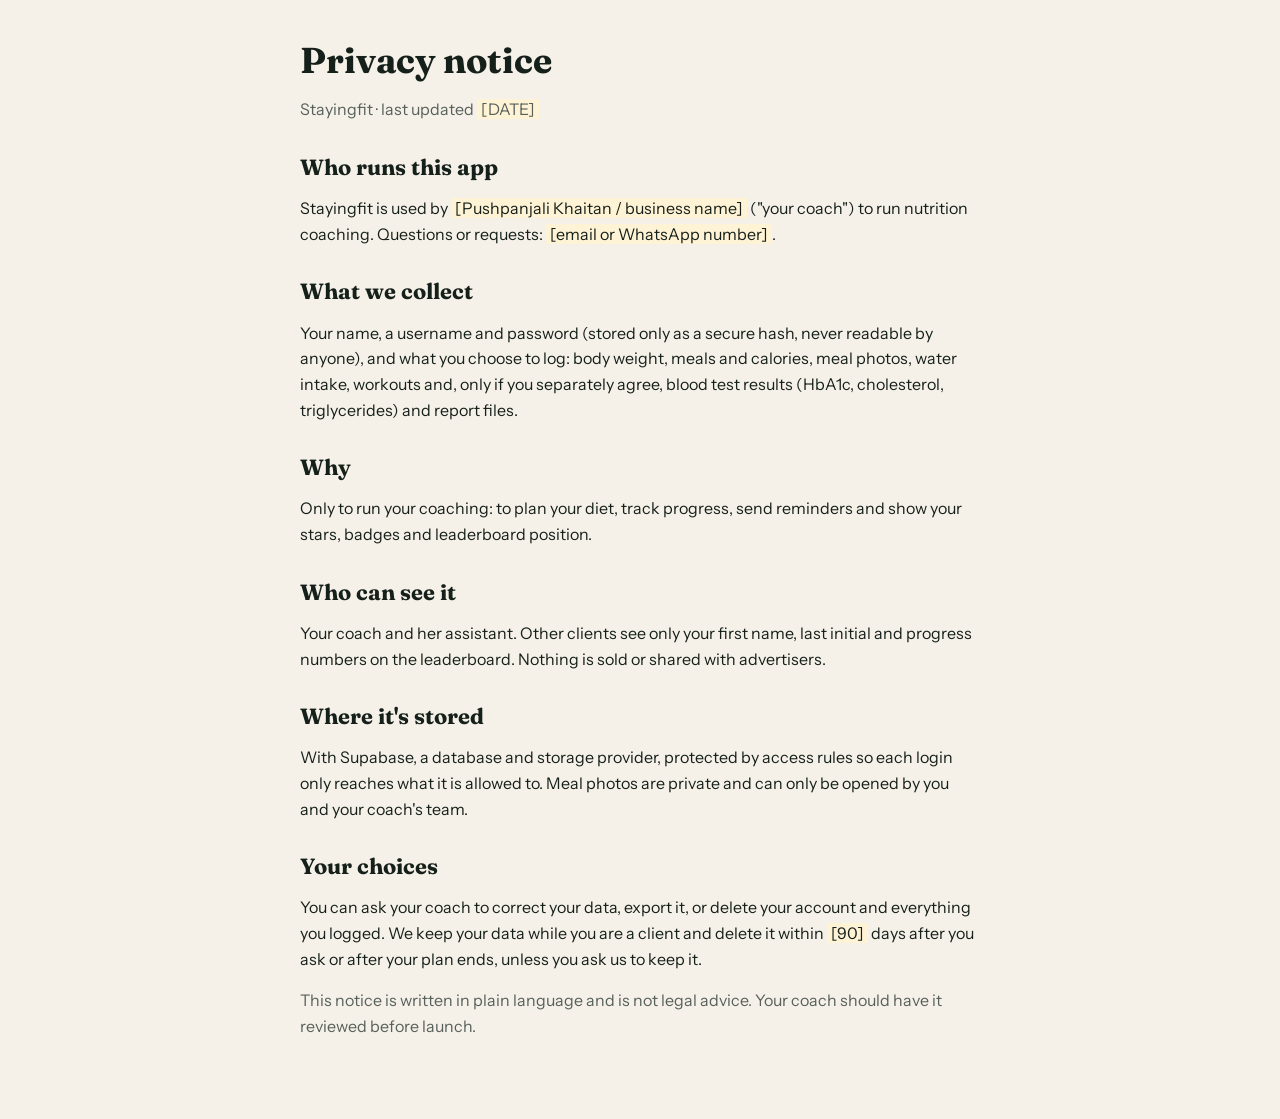
==== privacy.html @ 435dba63 "Add files via upload" ====
<!doctype html>
<html lang="en">
<head>
<meta charset="utf-8">
<meta name="viewport" content="width=device-width,initial-scale=1">
<title>Stayingfit Privacy Notice</title>
<link rel="stylesheet" href="https://fonts.googleapis.com/css2?family=Fraunces:opsz,wght@9..144,600&family=Instrument+Sans:wght@400;600&display=swap">
<style>
body{margin:0;background:#f5f1e8;color:#16201a;font:16px/1.6 'Instrument Sans',system-ui,sans-serif}
main{max-width:680px;margin:0 auto;padding:40px 20px 64px}
h1,h2{font-family:'Fraunces',Georgia,serif;line-height:1.15}
h1{font-size:36px;margin:0 0 8px}
h2{font-size:22px;margin:32px 0 8px}
.muted{color:#57605a}
.fill{background:#fff3d6;padding:0 4px}
</style>
</head>
<body>
<main>
<h1>Privacy notice</h1>
<p class="muted">Stayingfit · last updated <span class="fill">[DATE]</span></p>

<h2>Who runs this app</h2>
<p>Stayingfit is used by <span class="fill">[Pushpanjali Khaitan / business name]</span> ("your coach") to run nutrition coaching. Questions or requests: <span class="fill">[email or WhatsApp number]</span>.</p>

<h2>What we collect</h2>
<p>Your name, a username and password (stored only as a secure hash, never readable by anyone), and what you choose to log: body weight, meals and calories, meal photos, water intake, workouts and, only if you separately agree, blood test results (HbA1c, cholesterol, triglycerides) and report files.</p>

<h2>Why</h2>
<p>Only to run your coaching: to plan your diet, track progress, send reminders and show your stars, badges and leaderboard position.</p>

<h2>Who can see it</h2>
<p>Your coach and her assistant. Other clients see only your first name, last initial and progress numbers on the leaderboard. Nothing is sold or shared with advertisers.</p>

<h2>Where it's stored</h2>
<p>With Supabase, a database and storage provider, protected by access rules so each login only reaches what it is allowed to. Meal photos are private and can only be opened by you and your coach's team.</p>

<h2>Your choices</h2>
<p>You can ask your coach to correct your data, export it, or delete your account and everything you logged. We keep your data while you are a client and delete it within <span class="fill">[90]</span> days after you ask or after your plan ends, unless you ask us to keep it.</p>

<p class="muted">This notice is written in plain language and is not legal advice. Your coach should have it reviewed before launch.</p>
</main>
</body>
</html>
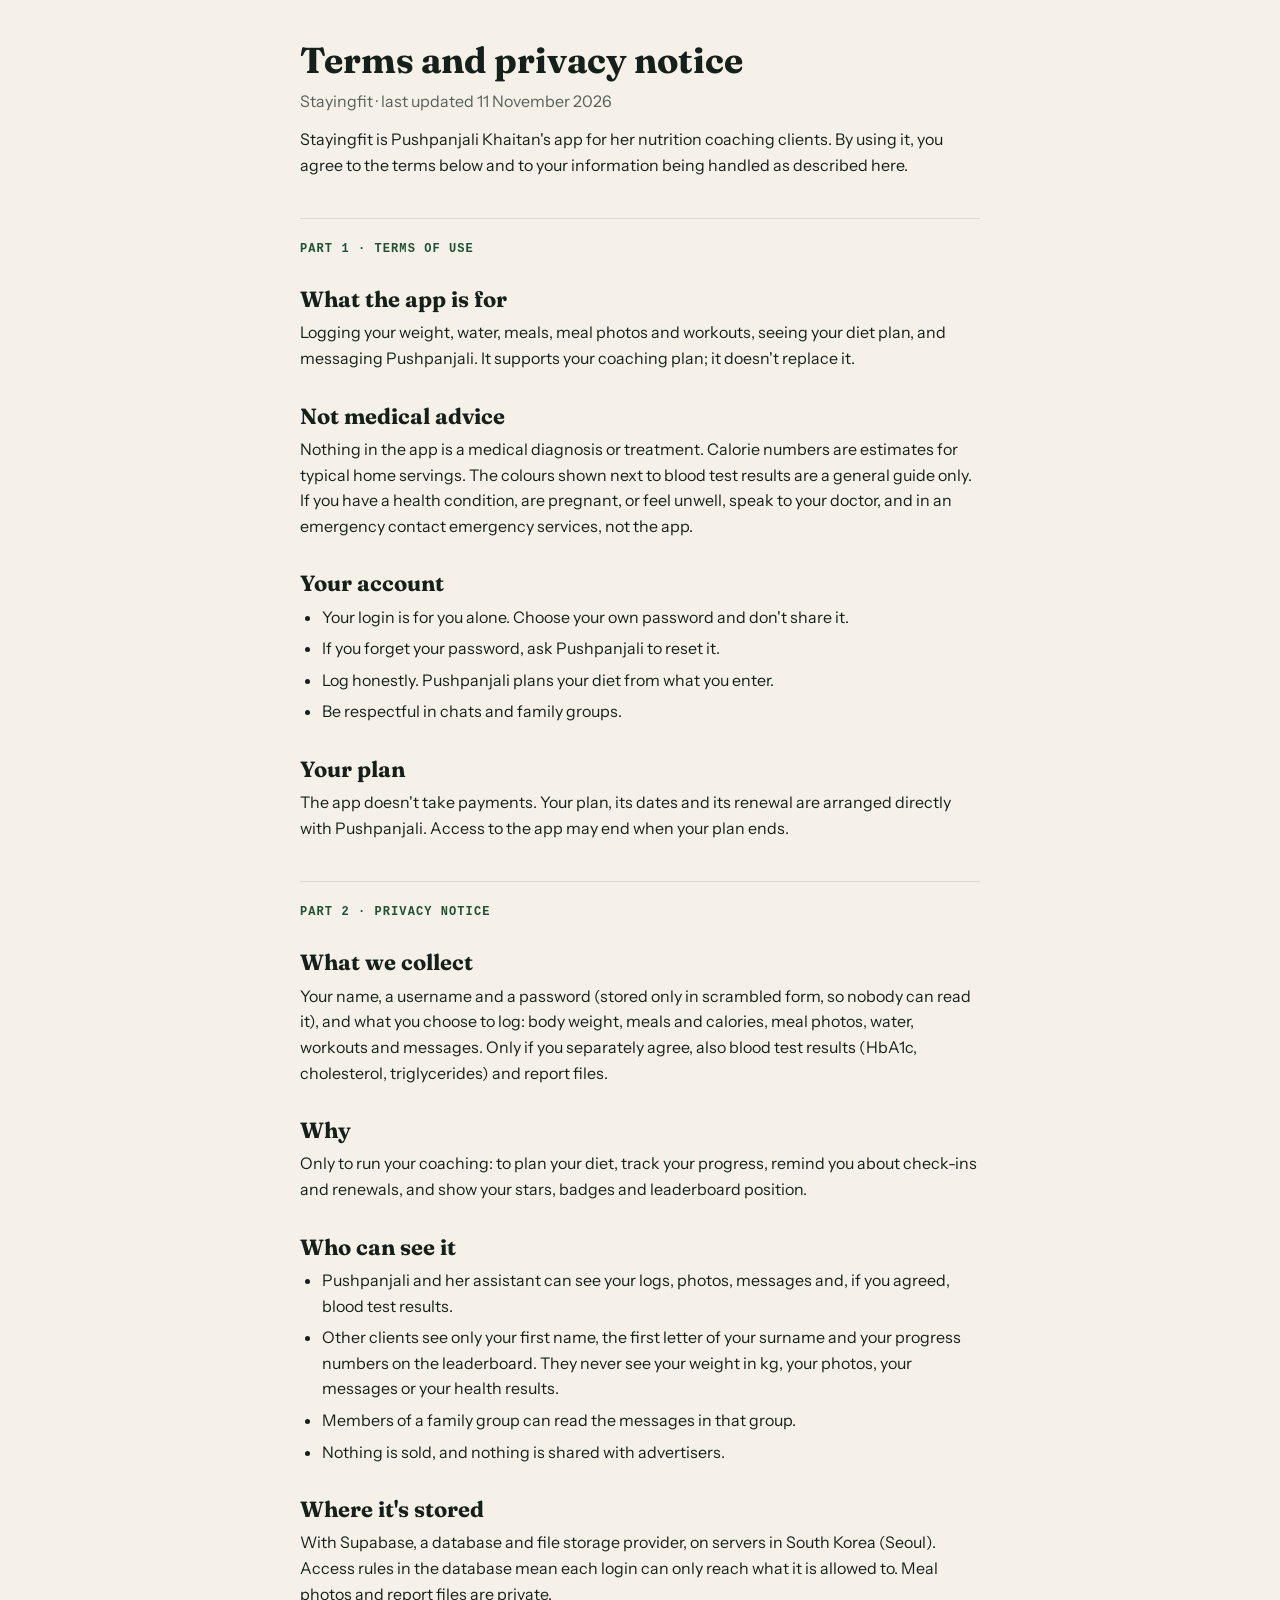
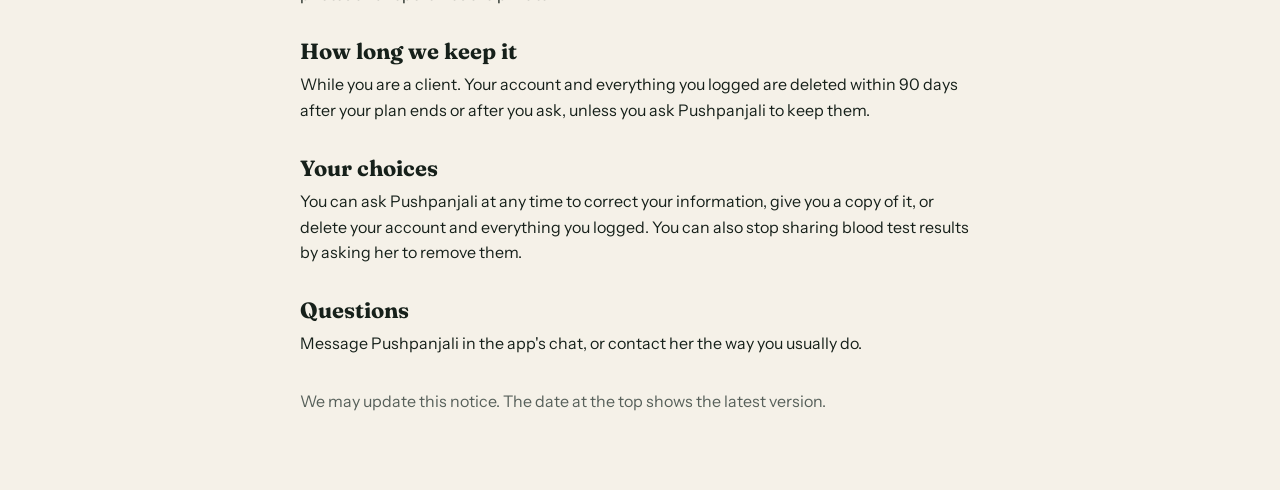
==== commit f937ff7f: "Stayingfit: new sign-in, first sign-in question, finished terms page" ====
--- a/privacy.html
+++ b/privacy.html
@@ -3,7 +3,8 @@
 <head>
 <meta charset="utf-8">
 <meta name="viewport" content="width=device-width,initial-scale=1">
-<title>Stayingfit Privacy Notice</title>
+<title>Stayingfit terms and privacy notice</title>
+<link rel="icon" href="icon.svg" type="image/svg+xml">
 <link rel="stylesheet" href="https://fonts.googleapis.com/css2?family=Fraunces:opsz,wght@9..144,600&family=Instrument+Sans:wght@400;600&display=swap">
 <style>
 body{margin:0;background:#f5f1e8;color:#16201a;font:16px/1.6 'Instrument Sans',system-ui,sans-serif}
@@ -11,34 +12,67 @@
 h1,h2{font-family:'Fraunces',Georgia,serif;line-height:1.15}
 h1{font-size:36px;margin:0 0 8px}
 h2{font-size:22px;margin:32px 0 8px}
+p,ul{margin:0 0 12px}
+ul{padding-left:22px}
+li{margin-bottom:6px}
 .muted{color:#57605a}
-.fill{background:#fff3d6;padding:0 4px}
+.part{font:600 12px/1 ui-monospace,Menlo,monospace;letter-spacing:.09em;text-transform:uppercase;color:#1f5233;margin:40px 0 0;padding-top:24px;border-top:1px solid #dcd8ce}
 </style>
 </head>
 <body>
 <main>
-<h1>Privacy notice</h1>
-<p class="muted">Stayingfit · last updated <span class="fill">[DATE]</span></p>
+<h1>Terms and privacy notice</h1>
+<p class="muted">Stayingfit · last updated 11 November 2026</p>
+<p>Stayingfit is Pushpanjali Khaitan's app for her nutrition coaching clients. By using it, you agree to the terms below and to your information being handled as described here.</p>
 
-<h2>Who runs this app</h2>
-<p>Stayingfit is used by <span class="fill">[Pushpanjali Khaitan / business name]</span> ("your coach") to run nutrition coaching. Questions or requests: <span class="fill">[email or WhatsApp number]</span>.</p>
+<div class="part">Part 1 · Terms of use</div>
+
+<h2>What the app is for</h2>
+<p>Logging your weight, water, meals, meal photos and workouts, seeing your diet plan, and messaging Pushpanjali. It supports your coaching plan; it doesn't replace it.</p>
+
+<h2>Not medical advice</h2>
+<p>Nothing in the app is a medical diagnosis or treatment. Calorie numbers are estimates for typical home servings. The colours shown next to blood test results are a general guide only. If you have a health condition, are pregnant, or feel unwell, speak to your doctor, and in an emergency contact emergency services, not the app.</p>
+
+<h2>Your account</h2>
+<ul>
+<li>Your login is for you alone. Choose your own password and don't share it.</li>
+<li>If you forget your password, ask Pushpanjali to reset it.</li>
+<li>Log honestly. Pushpanjali plans your diet from what you enter.</li>
+<li>Be respectful in chats and family groups.</li>
+</ul>
+
+<h2>Your plan</h2>
+<p>The app doesn't take payments. Your plan, its dates and its renewal are arranged directly with Pushpanjali. Access to the app may end when your plan ends.</p>
+
+<div class="part">Part 2 · Privacy notice</div>
 
 <h2>What we collect</h2>
-<p>Your name, a username and password (stored only as a secure hash, never readable by anyone), and what you choose to log: body weight, meals and calories, meal photos, water intake, workouts and, only if you separately agree, blood test results (HbA1c, cholesterol, triglycerides) and report files.</p>
+<p>Your name, a username and a password (stored only in scrambled form, so nobody can read it), and what you choose to log: body weight, meals and calories, meal photos, water, workouts and messages. Only if you separately agree, also blood test results (HbA1c, cholesterol, triglycerides) and report files.</p>
 
 <h2>Why</h2>
-<p>Only to run your coaching: to plan your diet, track progress, send reminders and show your stars, badges and leaderboard position.</p>
+<p>Only to run your coaching: to plan your diet, track your progress, remind you about check-ins and renewals, and show your stars, badges and leaderboard position.</p>
 
 <h2>Who can see it</h2>
-<p>Your coach and her assistant. Other clients see only your first name, last initial and progress numbers on the leaderboard. Nothing is sold or shared with advertisers.</p>
+<ul>
+<li>Pushpanjali and her assistant can see your logs, photos, messages and, if you agreed, blood test results.</li>
+<li>Other clients see only your first name, the first letter of your surname and your progress numbers on the leaderboard. They never see your weight in kg, your photos, your messages or your health results.</li>
+<li>Members of a family group can read the messages in that group.</li>
+<li>Nothing is sold, and nothing is shared with advertisers.</li>
+</ul>
 
 <h2>Where it's stored</h2>
-<p>With Supabase, a database and storage provider, protected by access rules so each login only reaches what it is allowed to. Meal photos are private and can only be opened by you and your coach's team.</p>
+<p>With Supabase, a database and file storage provider, on servers in South Korea (Seoul). Access rules in the database mean each login can only reach what it is allowed to. Meal photos and report files are private.</p>
+
+<h2>How long we keep it</h2>
+<p>While you are a client. Your account and everything you logged are deleted within 90 days after your plan ends or after you ask, unless you ask Pushpanjali to keep them.</p>
 
 <h2>Your choices</h2>
-<p>You can ask your coach to correct your data, export it, or delete your account and everything you logged. We keep your data while you are a client and delete it within <span class="fill">[90]</span> days after you ask or after your plan ends, unless you ask us to keep it.</p>
+<p>You can ask Pushpanjali at any time to correct your information, give you a copy of it, or delete your account and everything you logged. You can also stop sharing blood test results by asking her to remove them.</p>
 
-<p class="muted">This notice is written in plain language and is not legal advice. Your coach should have it reviewed before launch.</p>
+<h2>Questions</h2>
+<p>Message Pushpanjali in the app's chat, or contact her the way you usually do.</p>
+
+<p class="muted" style="margin-top:32px">We may update this notice. The date at the top shows the latest version.</p>
 </main>
 </body>
 </html>
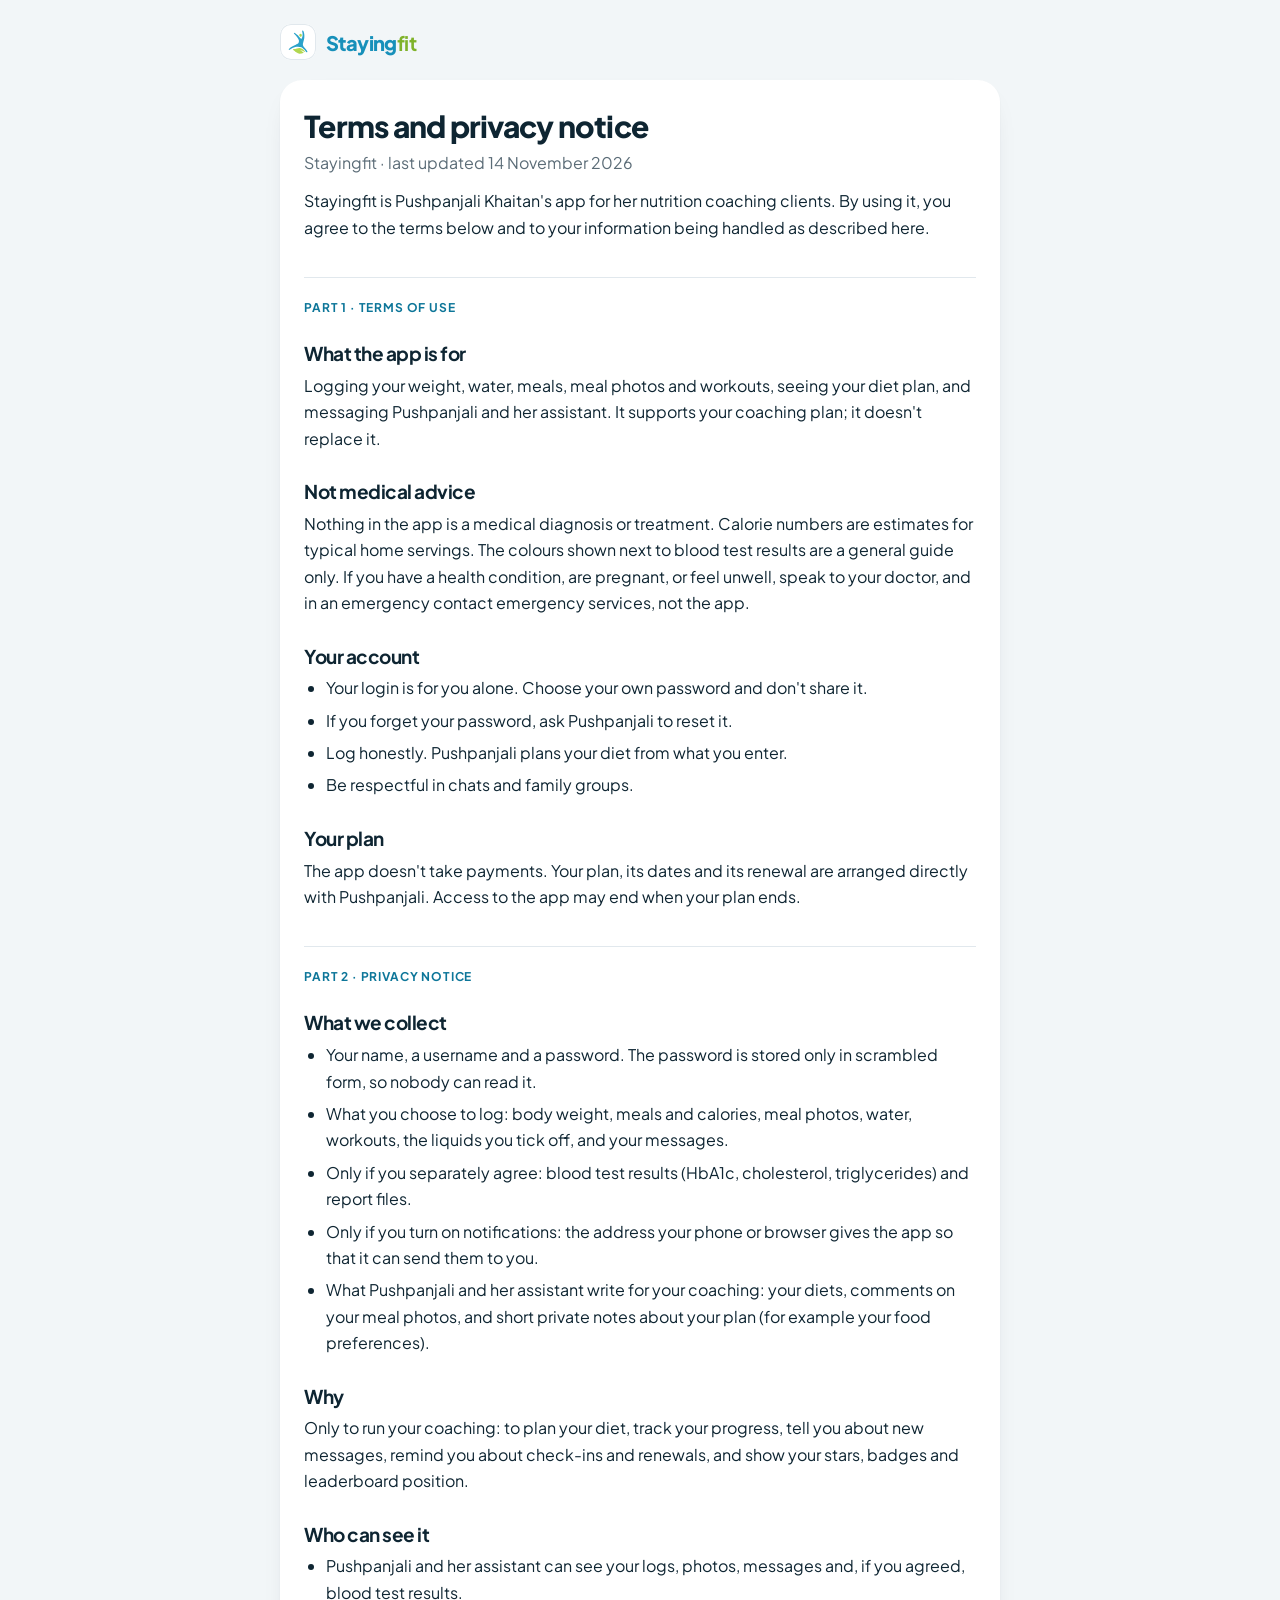
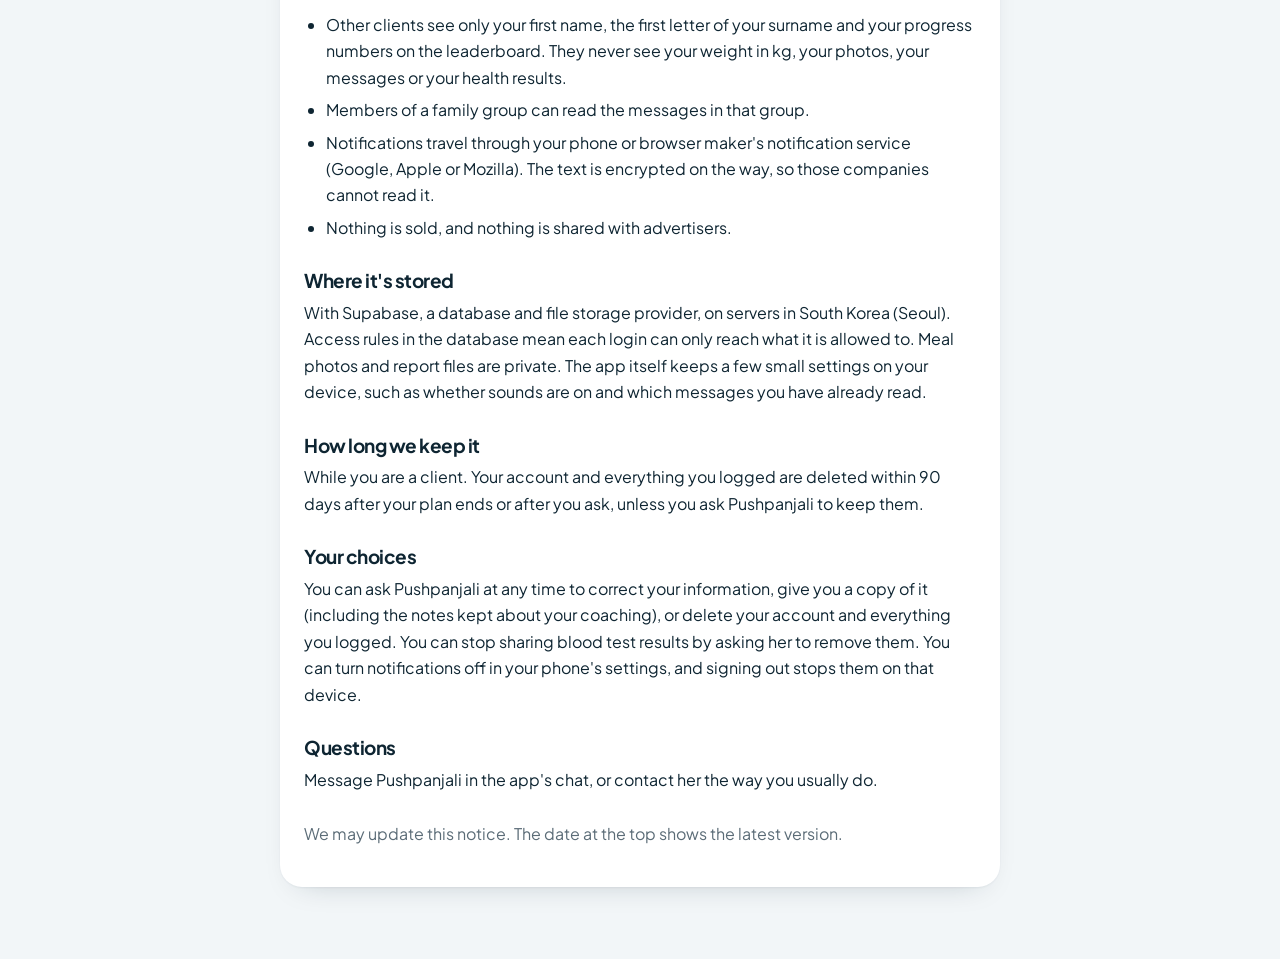
==== commit f50c46f6: "Redesign the app around five tabs, a daily checklist and team notes Clients get Home, Diet, Track, C" ====
--- a/privacy.html
+++ b/privacy.html
@@ -2,33 +2,44 @@
 <html lang="en">
 <head>
 <meta charset="utf-8">
-<meta name="viewport" content="width=device-width,initial-scale=1">
+<meta name="viewport" content="width=device-width,initial-scale=1,viewport-fit=cover">
 <title>Stayingfit terms and privacy notice</title>
+<meta name="theme-color" content="#ffffff">
+<meta name="color-scheme" content="light">
 <link rel="icon" href="icon.svg" type="image/svg+xml">
-<link rel="stylesheet" href="https://fonts.googleapis.com/css2?family=Fraunces:opsz,wght@9..144,600&family=Instrument+Sans:wght@400;600&display=swap">
+<link rel="preload" href="fonts/pjs.woff2" as="font" type="font/woff2" crossorigin>
 <style>
-body{margin:0;background:#f5f1e8;color:#16201a;font:16px/1.6 'Instrument Sans',system-ui,sans-serif}
-main{max-width:680px;margin:0 auto;padding:40px 20px 64px}
-h1,h2{font-family:'Fraunces',Georgia,serif;line-height:1.15}
-h1{font-size:36px;margin:0 0 8px}
-h2{font-size:22px;margin:32px 0 8px}
+@font-face{font-family:'Plus Jakarta Sans';font-style:normal;font-weight:200 800;font-display:swap;src:url(fonts/pjs.woff2) format('woff2')}
+body{margin:0;background:#f2f6f8;color:#0e2532;font:16px/1.65 'Plus Jakarta Sans',system-ui,-apple-system,'Segoe UI',Roboto,sans-serif;-webkit-text-size-adjust:100%}
+main{max-width:720px;margin:0 auto;padding:24px 16px 72px}
+.top{display:flex;align-items:center;gap:10px;font-weight:800;font-size:20px;letter-spacing:-.03em;color:#1790ba;margin-bottom:20px}
+.top b{color:#7fb22a}
+.top img{width:36px;height:36px;padding:6px;box-sizing:border-box;border-radius:11px;background:#fff;box-shadow:inset 0 0 0 1px #e1e8ed}
+.sheet{background:#fff;border-radius:22px;padding:28px 24px;box-shadow:0 1px 2px rgba(14,37,50,.05),0 12px 32px -20px rgba(14,37,50,.28)}
+h1,h2{line-height:1.2;letter-spacing:-.025em}
+h1{font-size:30px;font-weight:800;margin:0 0 6px}
+h2{font-size:19px;font-weight:700;margin:28px 0 8px}
 p,ul{margin:0 0 12px}
 ul{padding-left:22px}
 li{margin-bottom:6px}
-.muted{color:#57605a}
-.part{font:600 12px/1 ui-monospace,Menlo,monospace;letter-spacing:.09em;text-transform:uppercase;color:#1f5233;margin:40px 0 0;padding-top:24px;border-top:1px solid #dcd8ce}
+a{color:#0d7699}
+.muted{color:#5b6c77}
+.part{font-weight:700;font-size:12px;line-height:1;letter-spacing:.07em;text-transform:uppercase;color:#0d7699;margin:36px 0 0;padding-top:24px;border-top:1px solid #e1e8ed}
+@media (max-width:520px){.sheet{padding:22px 18px;border-radius:20px}h1{font-size:26px}}
 </style>
 </head>
 <body>
 <main>
+<div class="top"><img src="mark.svg" alt=""><span>Staying<b>fit</b></span></div>
+<div class="sheet">
 <h1>Terms and privacy notice</h1>
-<p class="muted">Stayingfit · last updated 11 November 2026</p>
+<p class="muted">Stayingfit · last updated 14 November 2026</p>
 <p>Stayingfit is Pushpanjali Khaitan's app for her nutrition coaching clients. By using it, you agree to the terms below and to your information being handled as described here.</p>
 
 <div class="part">Part 1 · Terms of use</div>
 
 <h2>What the app is for</h2>
-<p>Logging your weight, water, meals, meal photos and workouts, seeing your diet plan, and messaging Pushpanjali. It supports your coaching plan; it doesn't replace it.</p>
+<p>Logging your weight, water, meals, meal photos and workouts, seeing your diet plan, and messaging Pushpanjali and her assistant. It supports your coaching plan; it doesn't replace it.</p>
 
 <h2>Not medical advice</h2>
 <p>Nothing in the app is a medical diagnosis or treatment. Calorie numbers are estimates for typical home servings. The colours shown next to blood test results are a general guide only. If you have a health condition, are pregnant, or feel unwell, speak to your doctor, and in an emergency contact emergency services, not the app.</p>
@@ -47,32 +58,40 @@
 <div class="part">Part 2 · Privacy notice</div>
 
 <h2>What we collect</h2>
-<p>Your name, a username and a password (stored only in scrambled form, so nobody can read it), and what you choose to log: body weight, meals and calories, meal photos, water, workouts and messages. Only if you separately agree, also blood test results (HbA1c, cholesterol, triglycerides) and report files.</p>
+<ul>
+<li>Your name, a username and a password. The password is stored only in scrambled form, so nobody can read it.</li>
+<li>What you choose to log: body weight, meals and calories, meal photos, water, workouts, the liquids you tick off, and your messages.</li>
+<li>Only if you separately agree: blood test results (HbA1c, cholesterol, triglycerides) and report files.</li>
+<li>Only if you turn on notifications: the address your phone or browser gives the app so that it can send them to you.</li>
+<li>What Pushpanjali and her assistant write for your coaching: your diets, comments on your meal photos, and short private notes about your plan (for example your food preferences).</li>
+</ul>
 
 <h2>Why</h2>
-<p>Only to run your coaching: to plan your diet, track your progress, remind you about check-ins and renewals, and show your stars, badges and leaderboard position.</p>
+<p>Only to run your coaching: to plan your diet, track your progress, tell you about new messages, remind you about check-ins and renewals, and show your stars, badges and leaderboard position.</p>
 
 <h2>Who can see it</h2>
 <ul>
 <li>Pushpanjali and her assistant can see your logs, photos, messages and, if you agreed, blood test results.</li>
 <li>Other clients see only your first name, the first letter of your surname and your progress numbers on the leaderboard. They never see your weight in kg, your photos, your messages or your health results.</li>
 <li>Members of a family group can read the messages in that group.</li>
+<li>Notifications travel through your phone or browser maker's notification service (Google, Apple or Mozilla). The text is encrypted on the way, so those companies cannot read it.</li>
 <li>Nothing is sold, and nothing is shared with advertisers.</li>
 </ul>
 
 <h2>Where it's stored</h2>
-<p>With Supabase, a database and file storage provider, on servers in South Korea (Seoul). Access rules in the database mean each login can only reach what it is allowed to. Meal photos and report files are private.</p>
+<p>With Supabase, a database and file storage provider, on servers in South Korea (Seoul). Access rules in the database mean each login can only reach what it is allowed to. Meal photos and report files are private. The app itself keeps a few small settings on your device, such as whether sounds are on and which messages you have already read.</p>
 
 <h2>How long we keep it</h2>
 <p>While you are a client. Your account and everything you logged are deleted within 90 days after your plan ends or after you ask, unless you ask Pushpanjali to keep them.</p>
 
 <h2>Your choices</h2>
-<p>You can ask Pushpanjali at any time to correct your information, give you a copy of it, or delete your account and everything you logged. You can also stop sharing blood test results by asking her to remove them.</p>
+<p>You can ask Pushpanjali at any time to correct your information, give you a copy of it (including the notes kept about your coaching), or delete your account and everything you logged. You can stop sharing blood test results by asking her to remove them. You can turn notifications off in your phone's settings, and signing out stops them on that device.</p>
 
 <h2>Questions</h2>
 <p>Message Pushpanjali in the app's chat, or contact her the way you usually do.</p>
 
-<p class="muted" style="margin-top:32px">We may update this notice. The date at the top shows the latest version.</p>
+<p class="muted" style="margin-top:28px">We may update this notice. The date at the top shows the latest version.</p>
+</div>
 </main>
 </body>
 </html>
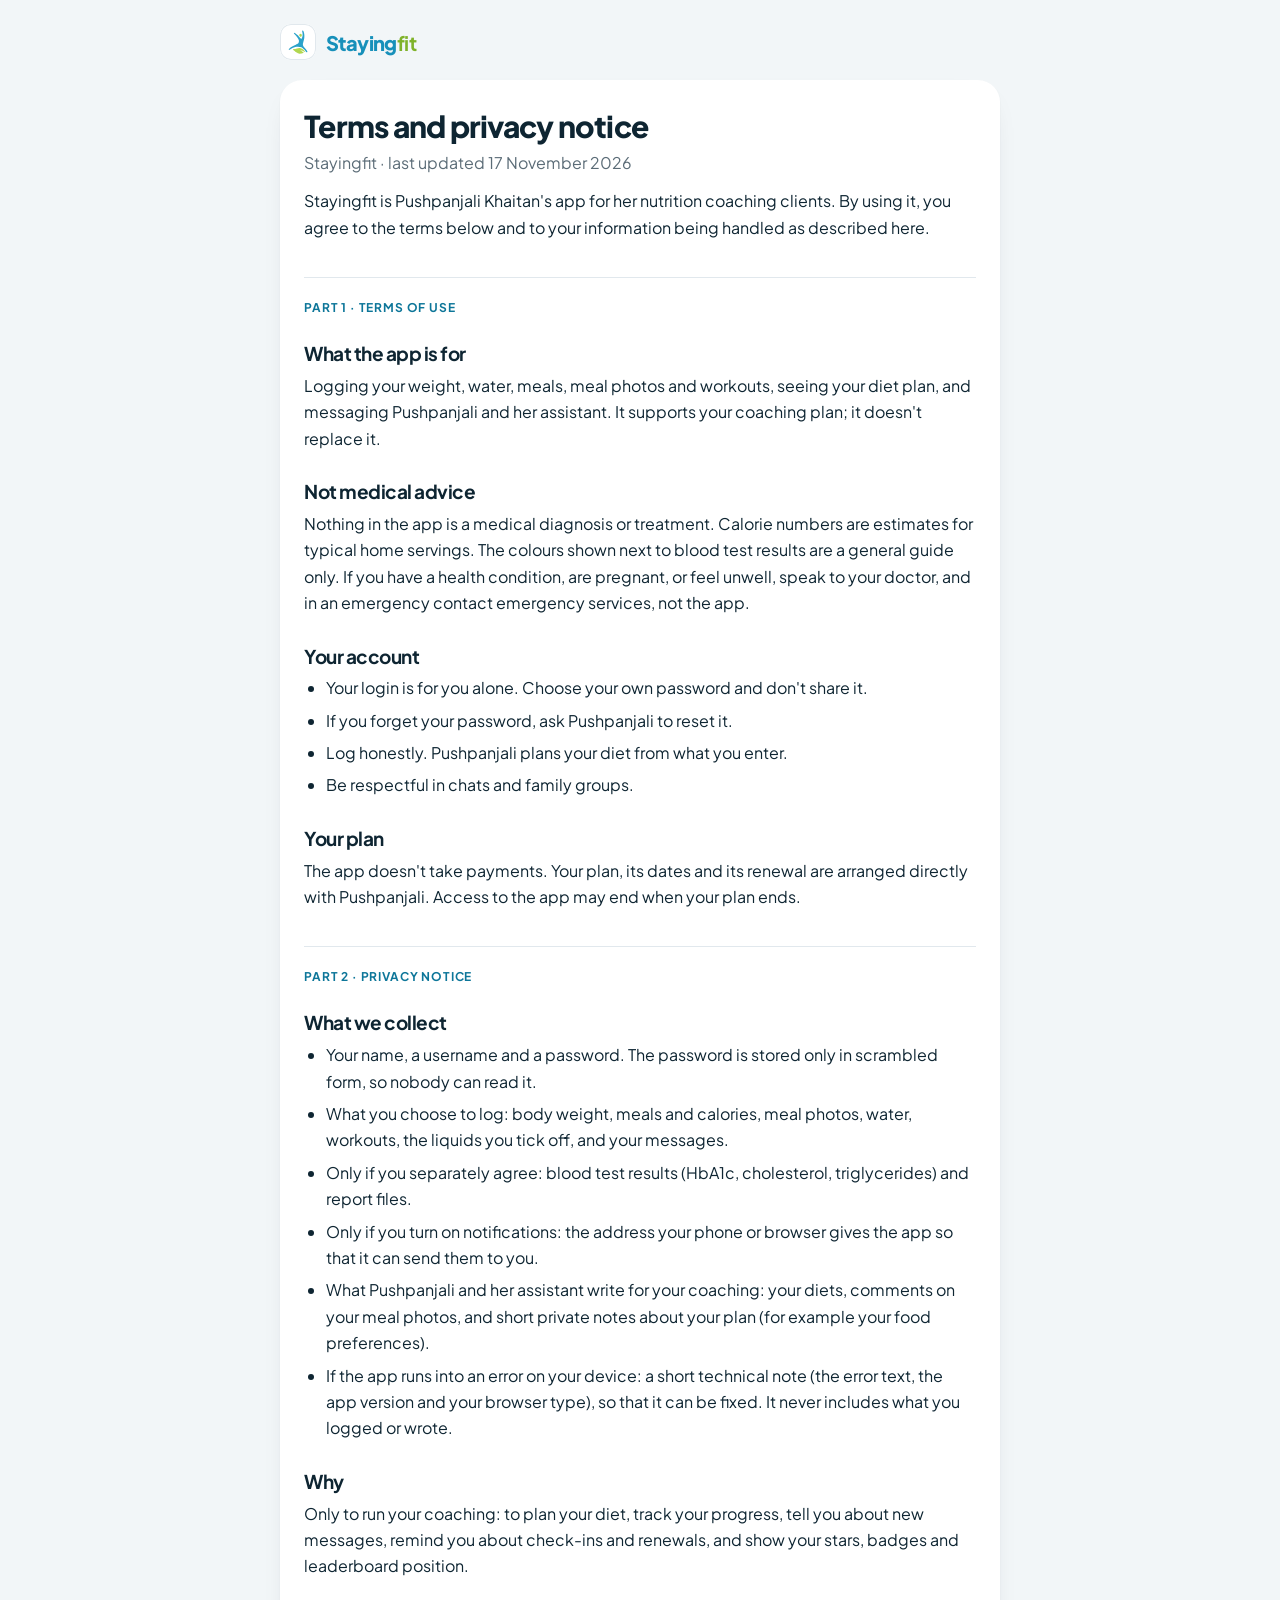
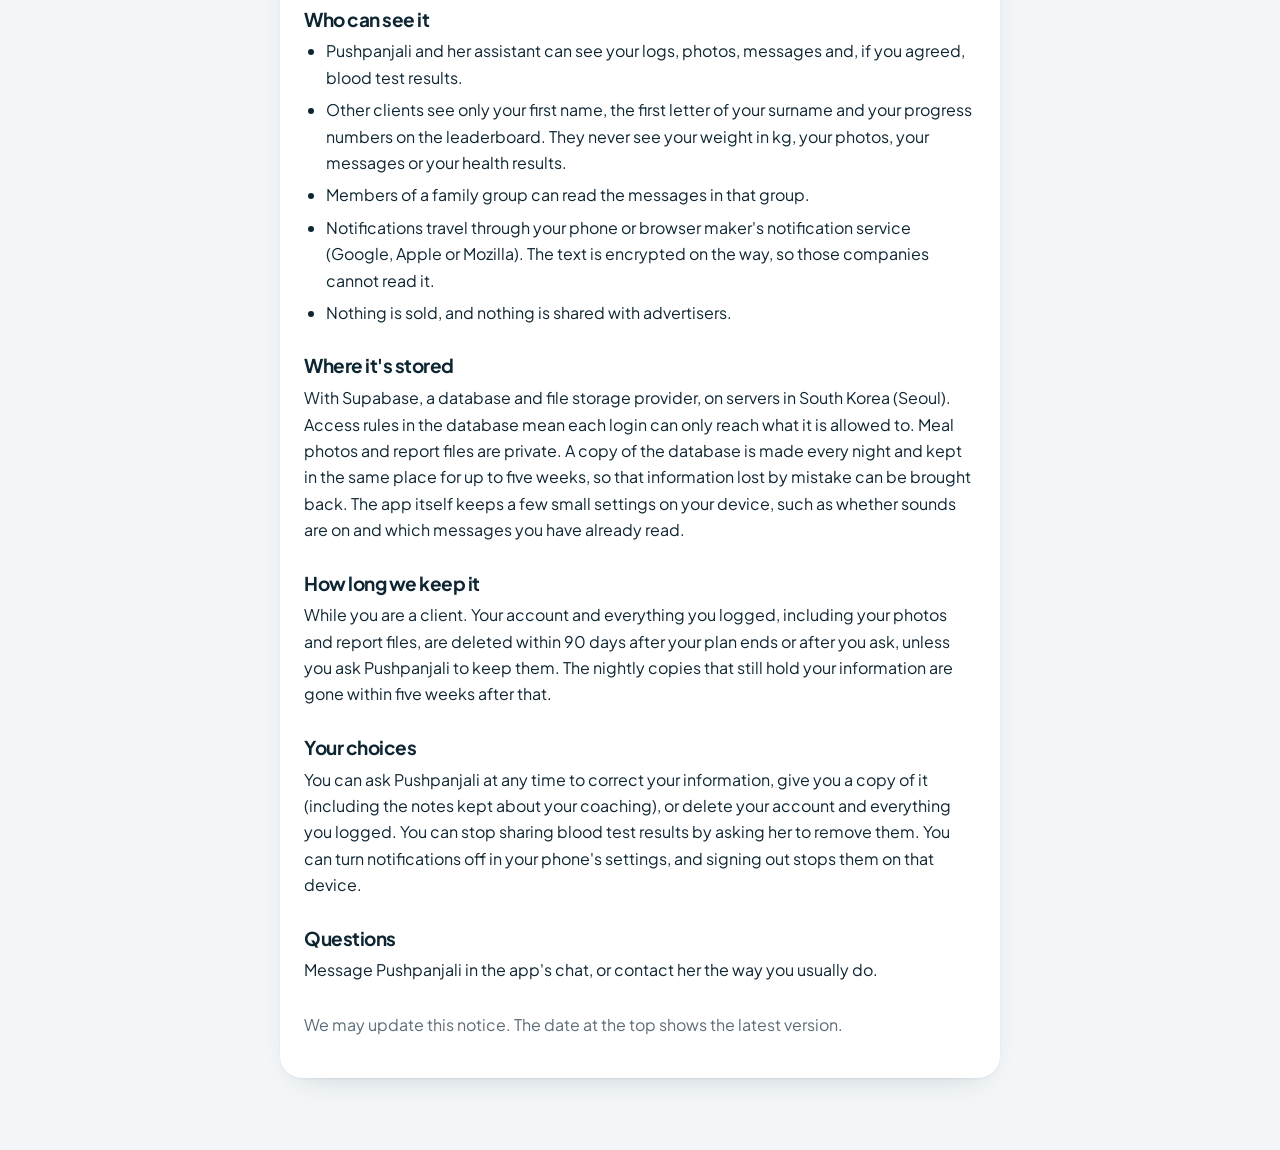
==== commit ac70422d: "Launch hardening: nightly backup and restore, scale fixes, error log, space meter - Staff dashboard " ====
--- a/privacy.html
+++ b/privacy.html
@@ -33,7 +33,7 @@
 <div class="top"><img src="mark.svg" alt=""><span>Staying<b>fit</b></span></div>
 <div class="sheet">
 <h1>Terms and privacy notice</h1>
-<p class="muted">Stayingfit · last updated 14 November 2026</p>
+<p class="muted">Stayingfit · last updated 17 November 2026</p>
 <p>Stayingfit is Pushpanjali Khaitan's app for her nutrition coaching clients. By using it, you agree to the terms below and to your information being handled as described here.</p>
 
 <div class="part">Part 1 · Terms of use</div>
@@ -64,6 +64,7 @@
 <li>Only if you separately agree: blood test results (HbA1c, cholesterol, triglycerides) and report files.</li>
 <li>Only if you turn on notifications: the address your phone or browser gives the app so that it can send them to you.</li>
 <li>What Pushpanjali and her assistant write for your coaching: your diets, comments on your meal photos, and short private notes about your plan (for example your food preferences).</li>
+<li>If the app runs into an error on your device: a short technical note (the error text, the app version and your browser type), so that it can be fixed. It never includes what you logged or wrote.</li>
 </ul>
 
 <h2>Why</h2>
@@ -79,10 +80,10 @@
 </ul>
 
 <h2>Where it's stored</h2>
-<p>With Supabase, a database and file storage provider, on servers in South Korea (Seoul). Access rules in the database mean each login can only reach what it is allowed to. Meal photos and report files are private. The app itself keeps a few small settings on your device, such as whether sounds are on and which messages you have already read.</p>
+<p>With Supabase, a database and file storage provider, on servers in South Korea (Seoul). Access rules in the database mean each login can only reach what it is allowed to. Meal photos and report files are private. A copy of the database is made every night and kept in the same place for up to five weeks, so that information lost by mistake can be brought back. The app itself keeps a few small settings on your device, such as whether sounds are on and which messages you have already read.</p>
 
 <h2>How long we keep it</h2>
-<p>While you are a client. Your account and everything you logged are deleted within 90 days after your plan ends or after you ask, unless you ask Pushpanjali to keep them.</p>
+<p>While you are a client. Your account and everything you logged, including your photos and report files, are deleted within 90 days after your plan ends or after you ask, unless you ask Pushpanjali to keep them. The nightly copies that still hold your information are gone within five weeks after that.</p>
 
 <h2>Your choices</h2>
 <p>You can ask Pushpanjali at any time to correct your information, give you a copy of it (including the notes kept about your coaching), or delete your account and everything you logged. You can stop sharing blood test results by asking her to remove them. You can turn notifications off in your phone's settings, and signing out stops them on that device.</p>
